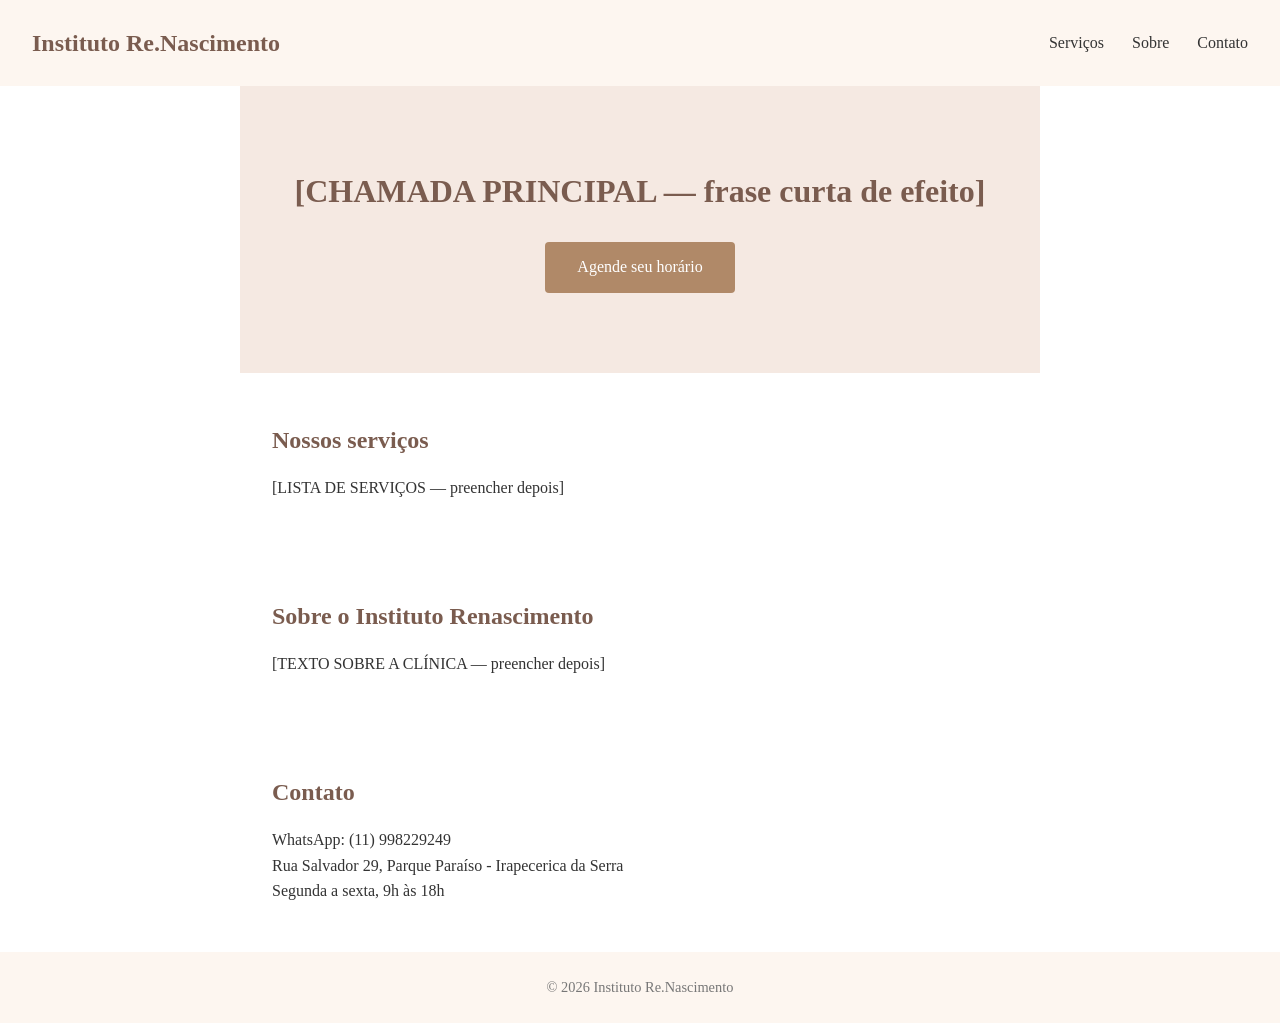
==== index.html @ 2556c56b "Add files via upload" ====
<!DOCTYPE html>
<html lang="pt-BR">
<head>
  <meta charset="UTF-8">
  <meta name="viewport" content="width=device-width, initial-scale=1.0">
  <title>Instituto Re.Nascimento</title>
  <link rel="stylesheet" href="style.css">
</head>
<body>

  <header>
    <h1>Instituto Re.Nascimento</h1>
    <nav>
      <a href="#servicos">Serviços</a>
      <a href="#sobre">Sobre</a>
      <a href="#contato">Contato</a>
    </nav>
  </header>

  <section id="hero">
    <h2>[CHAMADA PRINCIPAL — frase curta de efeito]</h2>
    <a href="#contato" class="cta">Agende seu horário</a>
  </section>

  <section id="servicos">
    <h2>Nossos serviços</h2>
    <!-- placeholder: vai virar uma lista com os serviços que ela passar -->
    <p>[LISTA DE SERVIÇOS — preencher depois]</p>
  </section>

  <section id="sobre">
    <h2>Sobre o Instituto Renascimento</h2>
    <!-- placeholder: aqui entra o texto/história que ela vai escrever -->
    <p>[TEXTO SOBRE A CLÍNICA — preencher depois]</p>
  </section>

  <section id="contato">
    <h2>Contato</h2>
    <!-- placeholder: whatsapp, endereço, horário -->
    <p>WhatsApp: (11) 998229249</p>
    <p>Rua Salvador 29, Parque Paraíso - Irapecerica da Serra</p>
    <p>Segunda a sexta, 9h às 18h</p>
  </section>

  <footer>
    <p>&copy; 2026 Instituto Re.Nascimento</p>
  </footer>

</body>
</html>
---- style.css ----
/* Reset básico */
* {
  margin: 0;
  padding: 0;
  box-sizing: border-box;
}

body {
  font-family: 'Georgia', serif;
  color: #333;
  line-height: 1.6;
}

/* Cabeçalho */
header {
  display: flex;
  justify-content: space-between;
  align-items: center;
  padding: 1.5rem 2rem;
  background-color: #fdf6f0;
}

header h1 {
  font-size: 1.5rem;
  color: #7a5c4f;
}

nav a {
  margin-left: 1.5rem;
  text-decoration: none;
  color: #333;
}

nav a:hover {
  color: #b08968;
}

/* Hero */
#hero {
  text-align: center;
  padding: 5rem 2rem;
  background-color: #f5e9e2;
}

#hero h2 {
  font-size: 2rem;
  margin-bottom: 1.5rem;
}

.cta {
  display: inline-block;
  padding: 0.8rem 2rem;
  background-color: #b08968;
  color: #fff;
  text-decoration: none;
  border-radius: 4px;
}

.cta:hover {
  background-color: #7a5c4f;
}

/* Seções gerais */
section {
  padding: 3rem 2rem;
  max-width: 800px;
  margin: 0 auto;
}

section h2 {
  margin-bottom: 1rem;
  color: #7a5c4f;
}

/* Rodapé */
footer {
  text-align: center;
  padding: 1.5rem;
  background-color: #fdf6f0;
  font-size: 0.9rem;
  color: #777;
}

/* Responsivo pra celular */
@media (max-width: 600px) {
  header {
    flex-direction: column;
    text-align: center;
  }
  nav a {
    margin: 0 0.7rem;
  }
}
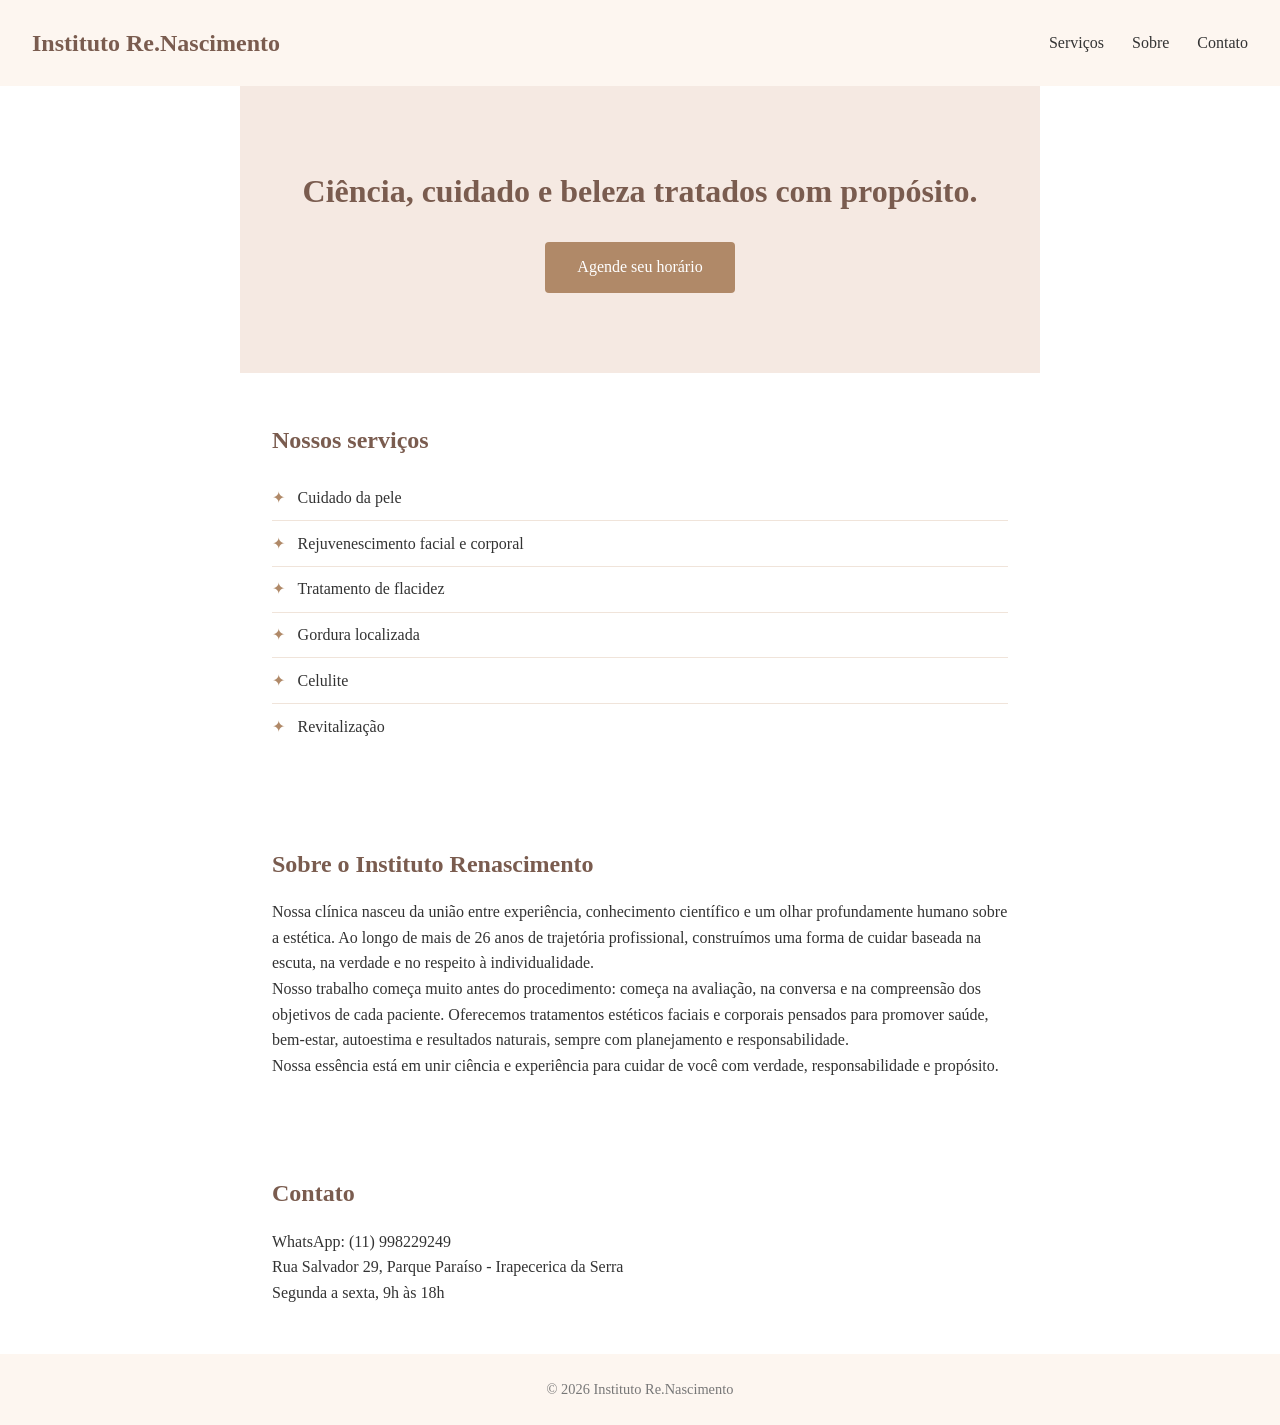
==== commit 68a2bc30: "Add files via upload" ====
--- a/index.html
+++ b/index.html
@@ -18,20 +18,29 @@
   </header>
 
   <section id="hero">
-    <h2>[CHAMADA PRINCIPAL — frase curta de efeito]</h2>
+    <h2>Ciência, cuidado e beleza tratados com propósito.</h2>
     <a href="#contato" class="cta">Agende seu horário</a>
   </section>
 
   <section id="servicos">
     <h2>Nossos serviços</h2>
     <!-- placeholder: vai virar uma lista com os serviços que ela passar -->
-    <p>[LISTA DE SERVIÇOS — preencher depois]</p>
+  <ul>
+      <li>Cuidado da pele</li>
+      <li>Rejuvenescimento facial e corporal</li>
+      <li>Tratamento de flacidez</li>
+      <li>Gordura localizada</li>
+      <li>Celulite</li>
+      <li>Revitalização</li>
+   </ul>
   </section>
 
   <section id="sobre">
     <h2>Sobre o Instituto Renascimento</h2>
     <!-- placeholder: aqui entra o texto/história que ela vai escrever -->
-    <p>[TEXTO SOBRE A CLÍNICA — preencher depois]</p>
+    <p>Nossa clínica nasceu da união entre experiência, conhecimento científico e um olhar profundamente humano sobre a estética. Ao longo de mais de 26 anos de trajetória profissional, construímos uma forma de cuidar baseada na escuta, na verdade e no respeito à individualidade.</p>
+    <p>Nosso trabalho começa muito antes do procedimento: começa na avaliação, na conversa e na compreensão dos objetivos de cada paciente. Oferecemos tratamentos estéticos faciais e corporais pensados para promover saúde, bem-estar, autoestima e resultados naturais, sempre com planejamento e responsabilidade.</p>
+    <p>Nossa essência está em unir ciência e experiência para cuidar de você com verdade, responsabilidade e propósito.</p>
   </section>
 
   <section id="contato">
--- a/style.css
+++ b/style.css
@@ -90,4 +90,26 @@
   nav a {
     margin: 0 0.7rem;
   }
+}
+/* Lista de serviços */
+#servicos ul {
+  list-style: none;
+  padding: 0;
+}
+
+#servicos ul li {
+  padding: 0.6rem 0 0.6rem 1.6rem;
+  position: relative;
+  border-bottom: 1px solid #f0e4da;
+}
+
+#servicos ul li:last-child {
+  border-bottom: none;
+}
+
+#servicos ul li::before {
+  content: "✦";
+  color: #b08968;
+  position: absolute;
+  left: 0;
 }
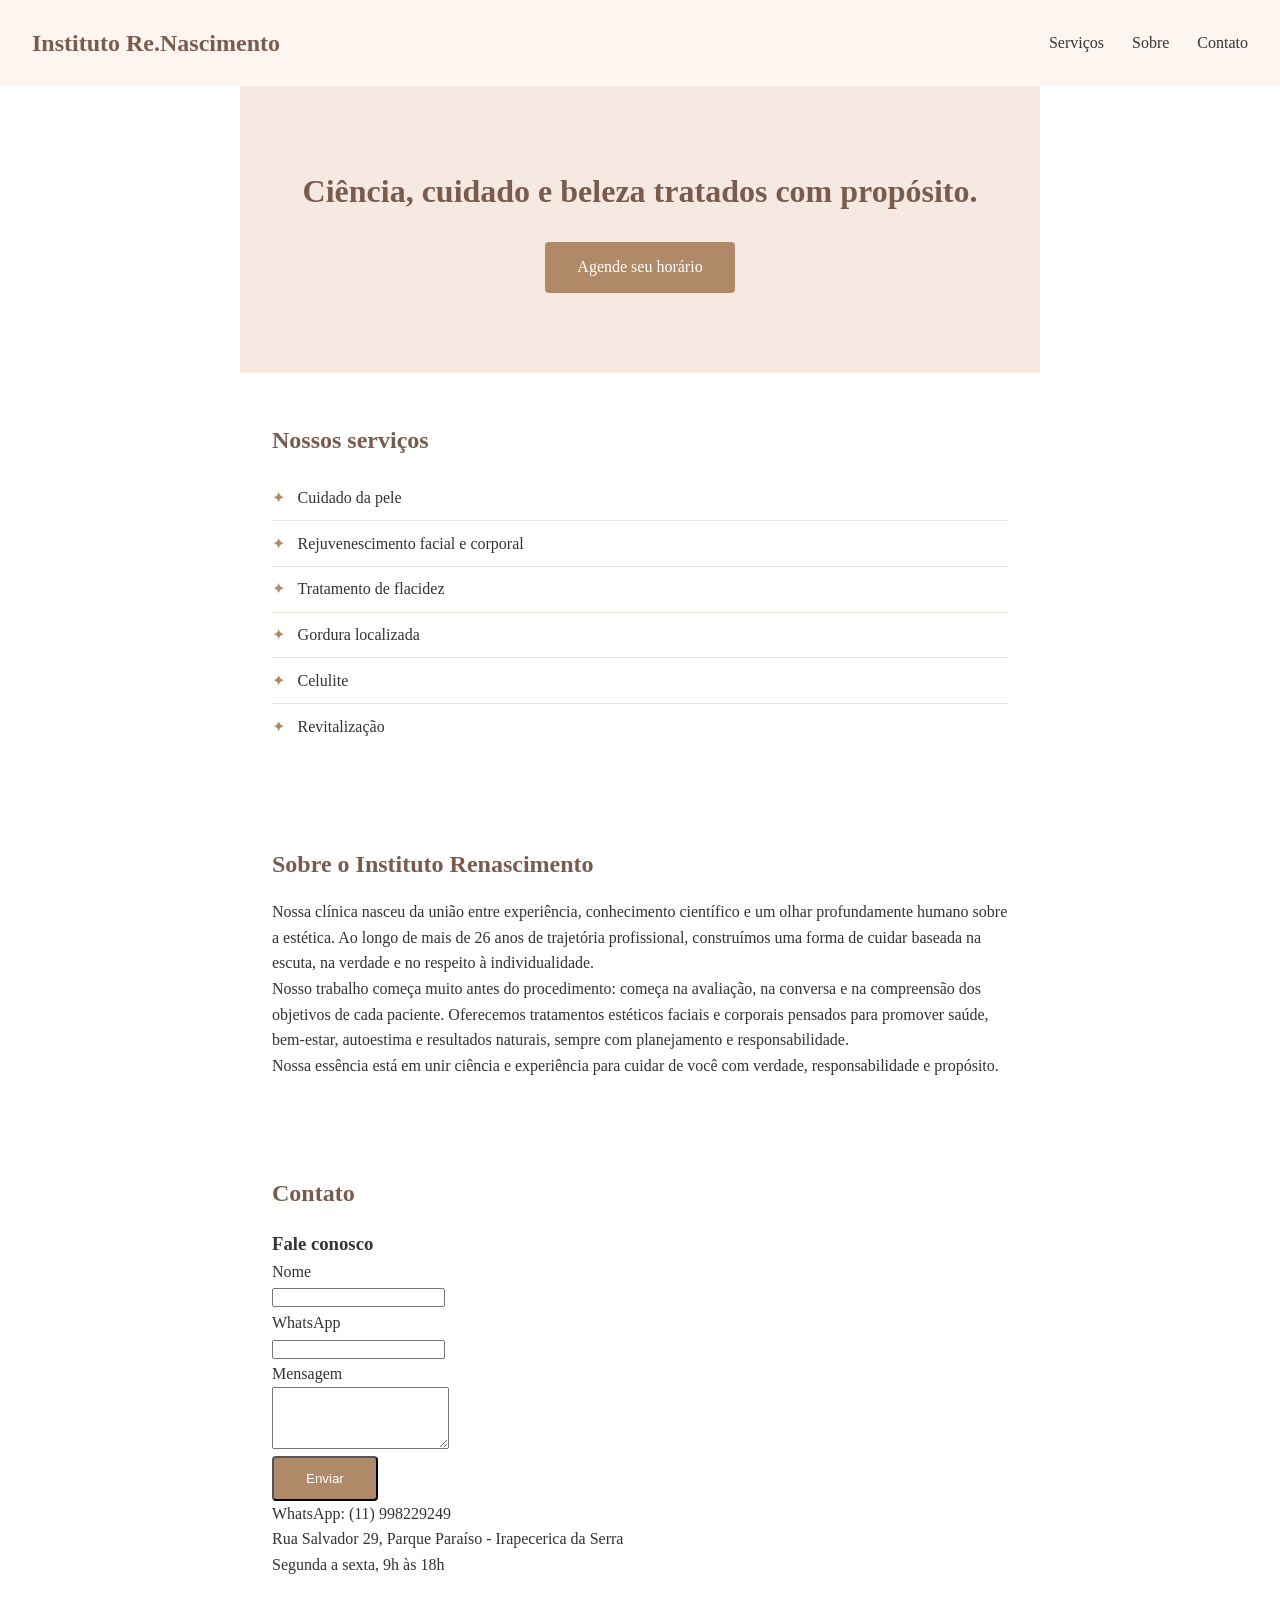
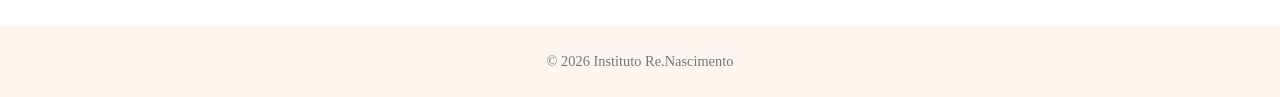
==== commit 385e7aae: "Add files via upload" ====
--- a/index.html
+++ b/index.html
@@ -26,12 +26,12 @@
     <h2>Nossos serviços</h2>
     <!-- placeholder: vai virar uma lista com os serviços que ela passar -->
   <ul>
-      <li>Cuidado da pele</li>
-      <li>Rejuvenescimento facial e corporal</li>
-      <li>Tratamento de flacidez</li>
-      <li>Gordura localizada</li>
-      <li>Celulite</li>
-      <li>Revitalização</li>
+    <li>Cuidado da pele</li>
+    <li>Rejuvenescimento facial e corporal</li>
+    <li>Tratamento de flacidez</li>
+    <li>Gordura localizada</li>
+    <li>Celulite</li>
+    <li>Revitalização</li>
    </ul>
   </section>
 
@@ -46,6 +46,25 @@
   <section id="contato">
     <h2>Contato</h2>
     <!-- placeholder: whatsapp, endereço, horário -->
+    <h3>Fale conosco</h3>
+    <form name="contato" method="POST" data-netlify="true" data-netlify-honeypot="bot-field">
+    <p class="campo-oculto">
+      <label>Não preencha este campo: <input name="bot-field"></label>
+    </p>
+    <p>
+      <label>Nome<br>
+      <input type="text" name="nome" required></label>
+    </p>
+    <p>
+      <label>WhatsApp<br>
+      <input type="tel" name="whatsapp" required></label>
+  </p>
+  <p>
+    <label>Mensagem<br>
+    <textarea name="mensagem" rows="4"></textarea></label>
+  </p>
+  <button type="submit" class="cta">Enviar</button>
+  </form>     
     <p>WhatsApp: (11) 998229249</p>
     <p>Rua Salvador 29, Parque Paraíso - Irapecerica da Serra</p>
     <p>Segunda a sexta, 9h às 18h</p>
--- a/style.css
+++ b/style.css
@@ -112,4 +112,8 @@
   color: #b08968;
   position: absolute;
   left: 0;
+}
+.campo-oculto {
+  position: absolute;
+  left: -9999px;
 }
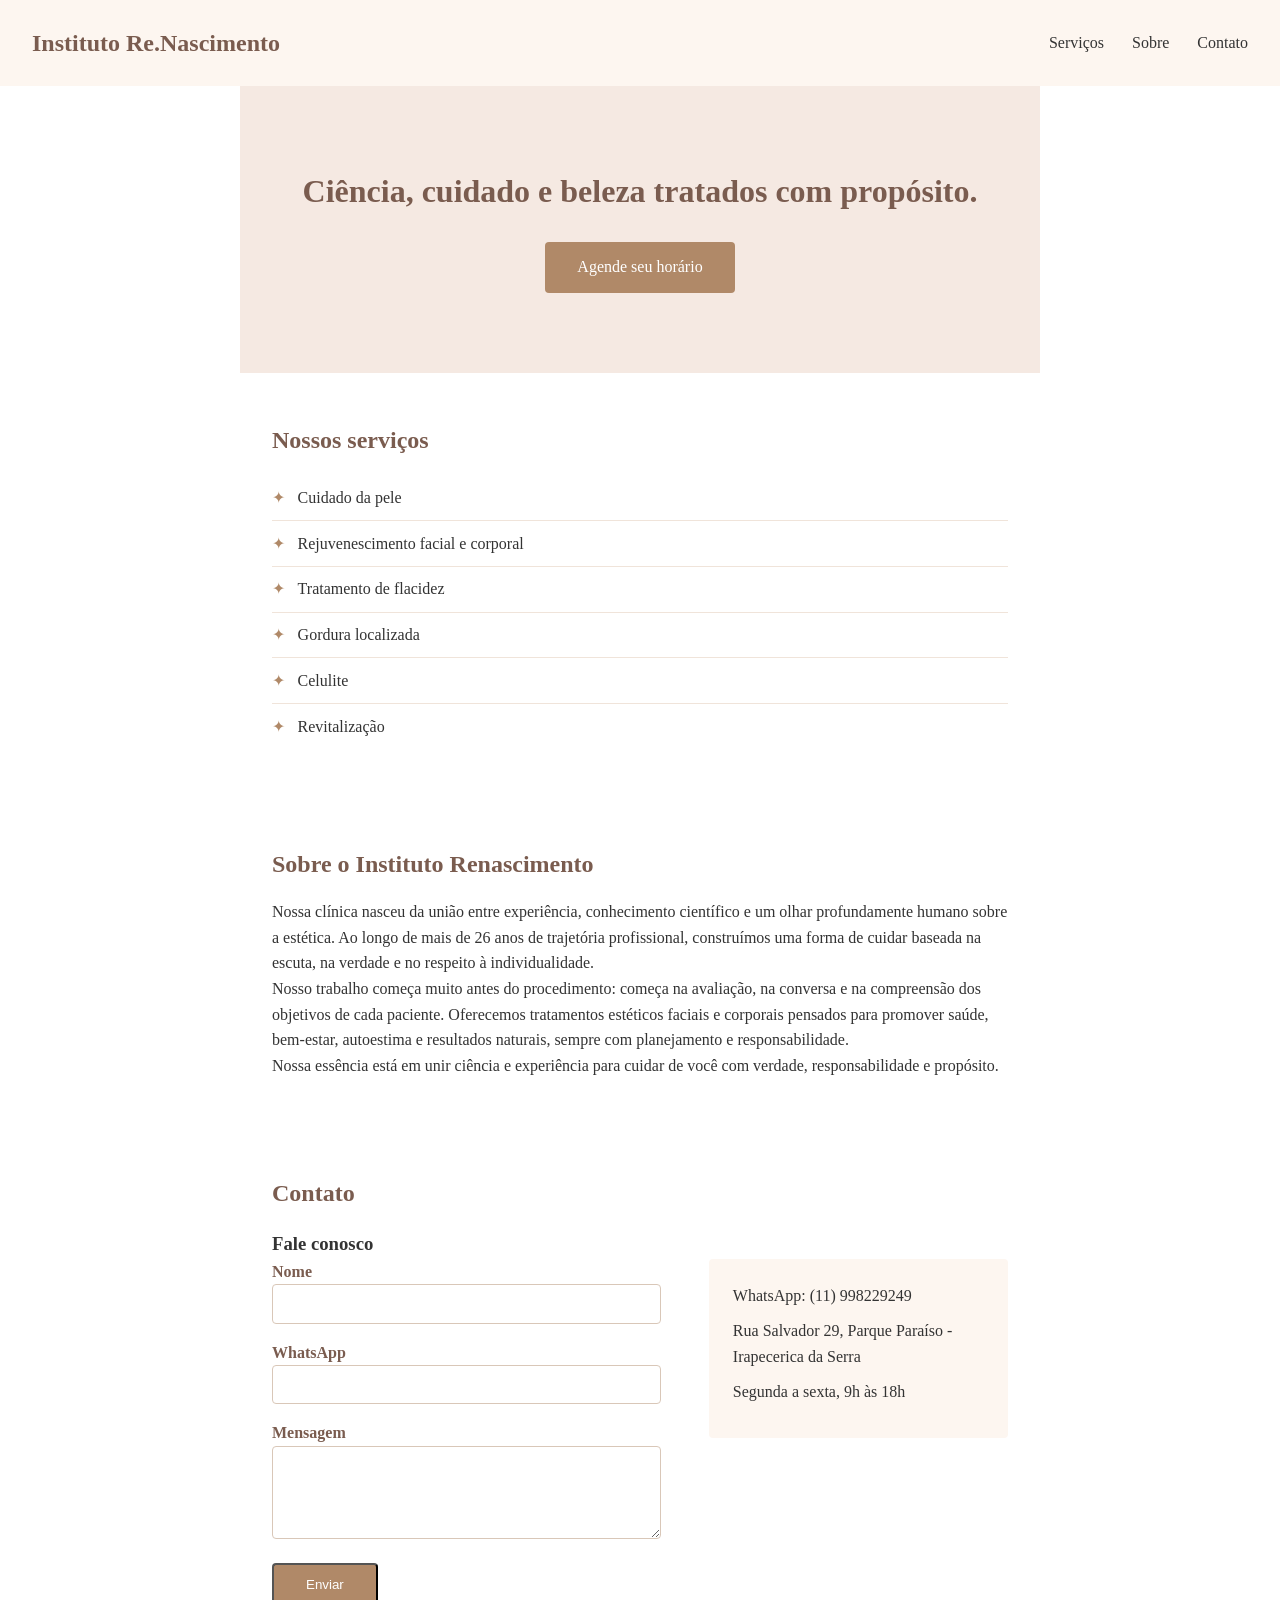
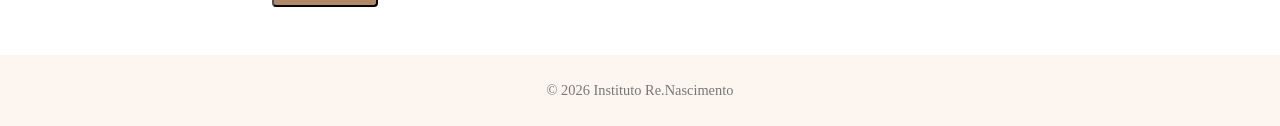
==== commit 34a8cdcb: "corrige layout da secao de contato" ====
--- a/index.html
+++ b/index.html
@@ -45,29 +45,34 @@
 
   <section id="contato">
     <h2>Contato</h2>
-    <!-- placeholder: whatsapp, endereço, horário -->
     <h3>Fale conosco</h3>
-    <form name="contato" method="POST" data-netlify="true" data-netlify-honeypot="bot-field">
-    <p class="campo-oculto">
-      <label>Não preencha este campo: <input name="bot-field"></label>
-    </p>
-    <p>
-      <label>Nome<br>
-      <input type="text" name="nome" required></label>
-    </p>
-    <p>
-      <label>WhatsApp<br>
-      <input type="tel" name="whatsapp" required></label>
-  </p>
-  <p>
-    <label>Mensagem<br>
-    <textarea name="mensagem" rows="4"></textarea></label>
-  </p>
-  <button type="submit" class="cta">Enviar</button>
-  </form>     
-    <p>WhatsApp: (11) 998229249</p>
-    <p>Rua Salvador 29, Parque Paraíso - Irapecerica da Serra</p>
-    <p>Segunda a sexta, 9h às 18h</p>
+
+    <div class="contato-grid">
+      <form name="contato" method="POST" data-netlify="true" data-netlify-honeypot="bot-field">
+        <p class="campo-oculto">
+          <label>Não preencha este campo: <input name="bot-field"></label>
+        </p>
+        <p>
+          <label>Nome<br>
+          <input type="text" name="nome" required></label>
+        </p>
+        <p>
+          <label>WhatsApp<br>
+          <input type="tel" name="whatsapp" required></label>
+        </p>
+        <p>
+          <label>Mensagem<br>
+          <textarea name="mensagem" rows="4"></textarea></label>
+        </p>
+        <button type="submit" class="cta">Enviar</button>
+      </form>
+
+      <div class="info-contato">
+        <p>WhatsApp: (11) 998229249</p>
+        <p>Rua Salvador 29, Parque Paraíso - Irapecerica da Serra</p>
+        <p>Segunda a sexta, 9h às 18h</p>
+      </div>
+    </div>
   </section>
 
   <footer>
--- a/style.css
+++ b/style.css
@@ -91,6 +91,7 @@
     margin: 0 0.7rem;
   }
 }
+
 /* Lista de serviços */
 #servicos ul {
   list-style: none;
@@ -113,7 +114,60 @@
   position: absolute;
   left: 0;
 }
+
 .campo-oculto {
   position: absolute;
   left: -9999px;
+}
+
+/* Formulário de contato */
+.contato-grid {
+  display: grid;
+  grid-template-columns: 1.3fr 1fr;
+  gap: 3rem;
+  align-items: start;
+}
+
+#contato form p {
+  margin-bottom: 1rem;
+}
+
+#contato label {
+  display: block;
+  margin-bottom: 0.3rem;
+  color: #7a5c4f;
+  font-weight: bold;
+}
+
+#contato input,
+#contato textarea {
+  width: 100%;
+  padding: 0.6rem;
+  border: 1px solid #d9c7b8;
+  border-radius: 4px;
+  font-family: inherit;
+  font-size: 1rem;
+  color: #333;
+}
+
+#contato input:focus,
+#contato textarea:focus {
+  outline: none;
+  border-color: #b08968;
+}
+
+.info-contato {
+  background-color: #fdf6f0;
+  padding: 1.5rem;
+  border-radius: 4px;
+}
+
+.info-contato p {
+  margin-bottom: 0.6rem;
+}
+
+@media (max-width: 700px) {
+  .contato-grid {
+    grid-template-columns: 1fr;
+  }
 }
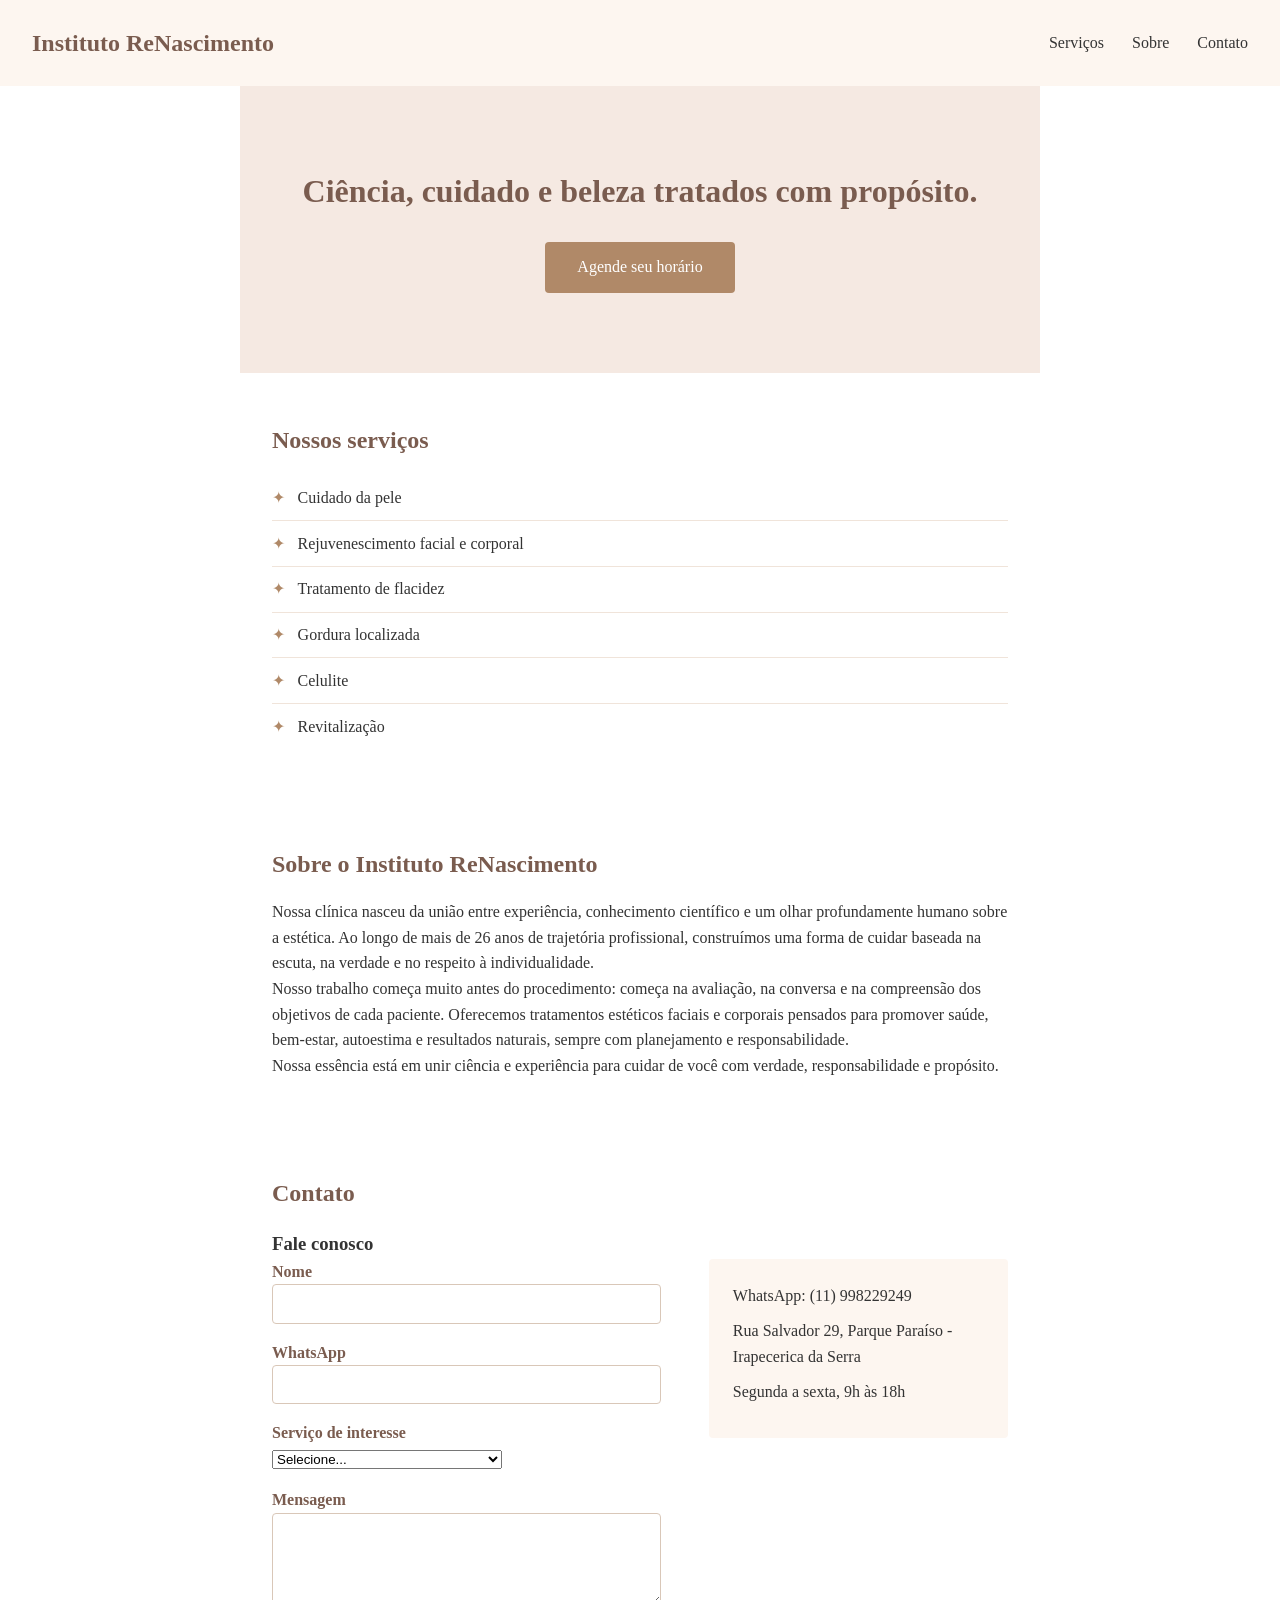
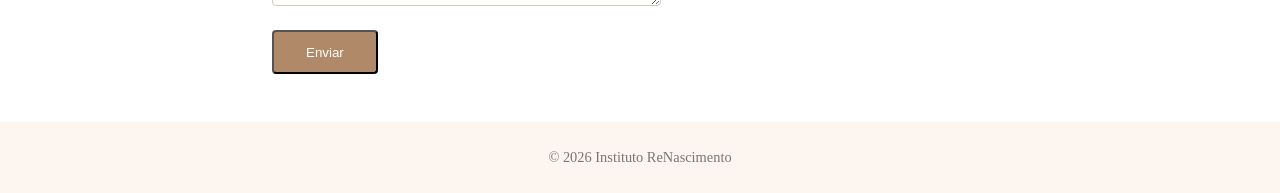
==== commit f7e42514: "Adiciona formulário de contato e página de obrigado" ====
--- a/index.html
+++ b/index.html
@@ -3,13 +3,13 @@
 <head>
   <meta charset="UTF-8">
   <meta name="viewport" content="width=device-width, initial-scale=1.0">
-  <title>Instituto Re.Nascimento</title>
+  <title>Instituto ReNascimento</title>
   <link rel="stylesheet" href="style.css">
 </head>
 <body>
 
   <header>
-    <h1>Instituto Re.Nascimento</h1>
+    <h1>Instituto ReNascimento</h1>
     <nav>
       <a href="#servicos">Serviços</a>
       <a href="#sobre">Sobre</a>
@@ -24,20 +24,18 @@
 
   <section id="servicos">
     <h2>Nossos serviços</h2>
-    <!-- placeholder: vai virar uma lista com os serviços que ela passar -->
-  <ul>
-    <li>Cuidado da pele</li>
-    <li>Rejuvenescimento facial e corporal</li>
-    <li>Tratamento de flacidez</li>
-    <li>Gordura localizada</li>
-    <li>Celulite</li>
-    <li>Revitalização</li>
-   </ul>
+    <ul>
+      <li>Cuidado da pele</li>
+      <li>Rejuvenescimento facial e corporal</li>
+      <li>Tratamento de flacidez</li>
+      <li>Gordura localizada</li>
+      <li>Celulite</li>
+      <li>Revitalização</li>
+    </ul>
   </section>
 
   <section id="sobre">
-    <h2>Sobre o Instituto Renascimento</h2>
-    <!-- placeholder: aqui entra o texto/história que ela vai escrever -->
+    <h2>Sobre o Instituto ReNascimento</h2>
     <p>Nossa clínica nasceu da união entre experiência, conhecimento científico e um olhar profundamente humano sobre a estética. Ao longo de mais de 26 anos de trajetória profissional, construímos uma forma de cuidar baseada na escuta, na verdade e no respeito à individualidade.</p>
     <p>Nosso trabalho começa muito antes do procedimento: começa na avaliação, na conversa e na compreensão dos objetivos de cada paciente. Oferecemos tratamentos estéticos faciais e corporais pensados para promover saúde, bem-estar, autoestima e resultados naturais, sempre com planejamento e responsabilidade.</p>
     <p>Nossa essência está em unir ciência e experiência para cuidar de você com verdade, responsabilidade e propósito.</p>
@@ -48,10 +46,13 @@
     <h3>Fale conosco</h3>
 
     <div class="contato-grid">
-      <form name="contato" method="POST" data-netlify="true" data-netlify-honeypot="bot-field">
-        <p class="campo-oculto">
+      <form name="contato" method="POST" data-netlify="true" netlify-honeypot="bot-field" action="/obrigado.html">
+        <input type="hidden" name="form-name" value="contato">
+
+        <p hidden>
           <label>Não preencha este campo: <input name="bot-field"></label>
         </p>
+
         <p>
           <label>Nome<br>
           <input type="text" name="nome" required></label>
@@ -59,6 +60,18 @@
         <p>
           <label>WhatsApp<br>
           <input type="tel" name="whatsapp" required></label>
+        </p>
+        <p>
+          <label>Serviço de interesse<br>
+          <select name="servico" required>
+            <option value="">Selecione...</option>
+            <option value="Cuidado da pele">Cuidado da pele</option>
+            <option value="Rejuvenescimento facial e corporal">Rejuvenescimento facial e corporal</option>
+            <option value="Tratamento de flacidez">Tratamento de flacidez</option>
+            <option value="Gordura localizada">Gordura localizada</option>
+            <option value="Celulite">Celulite</option>
+            <option value="Revitalização">Revitalização</option>
+          </select></label>
         </p>
         <p>
           <label>Mensagem<br>
@@ -76,7 +89,7 @@
   </section>
 
   <footer>
-    <p>&copy; 2026 Instituto Re.Nascimento</p>
+    <p>&copy; 2026 Instituto ReNascimento</p>
   </footer>
 
 </body>
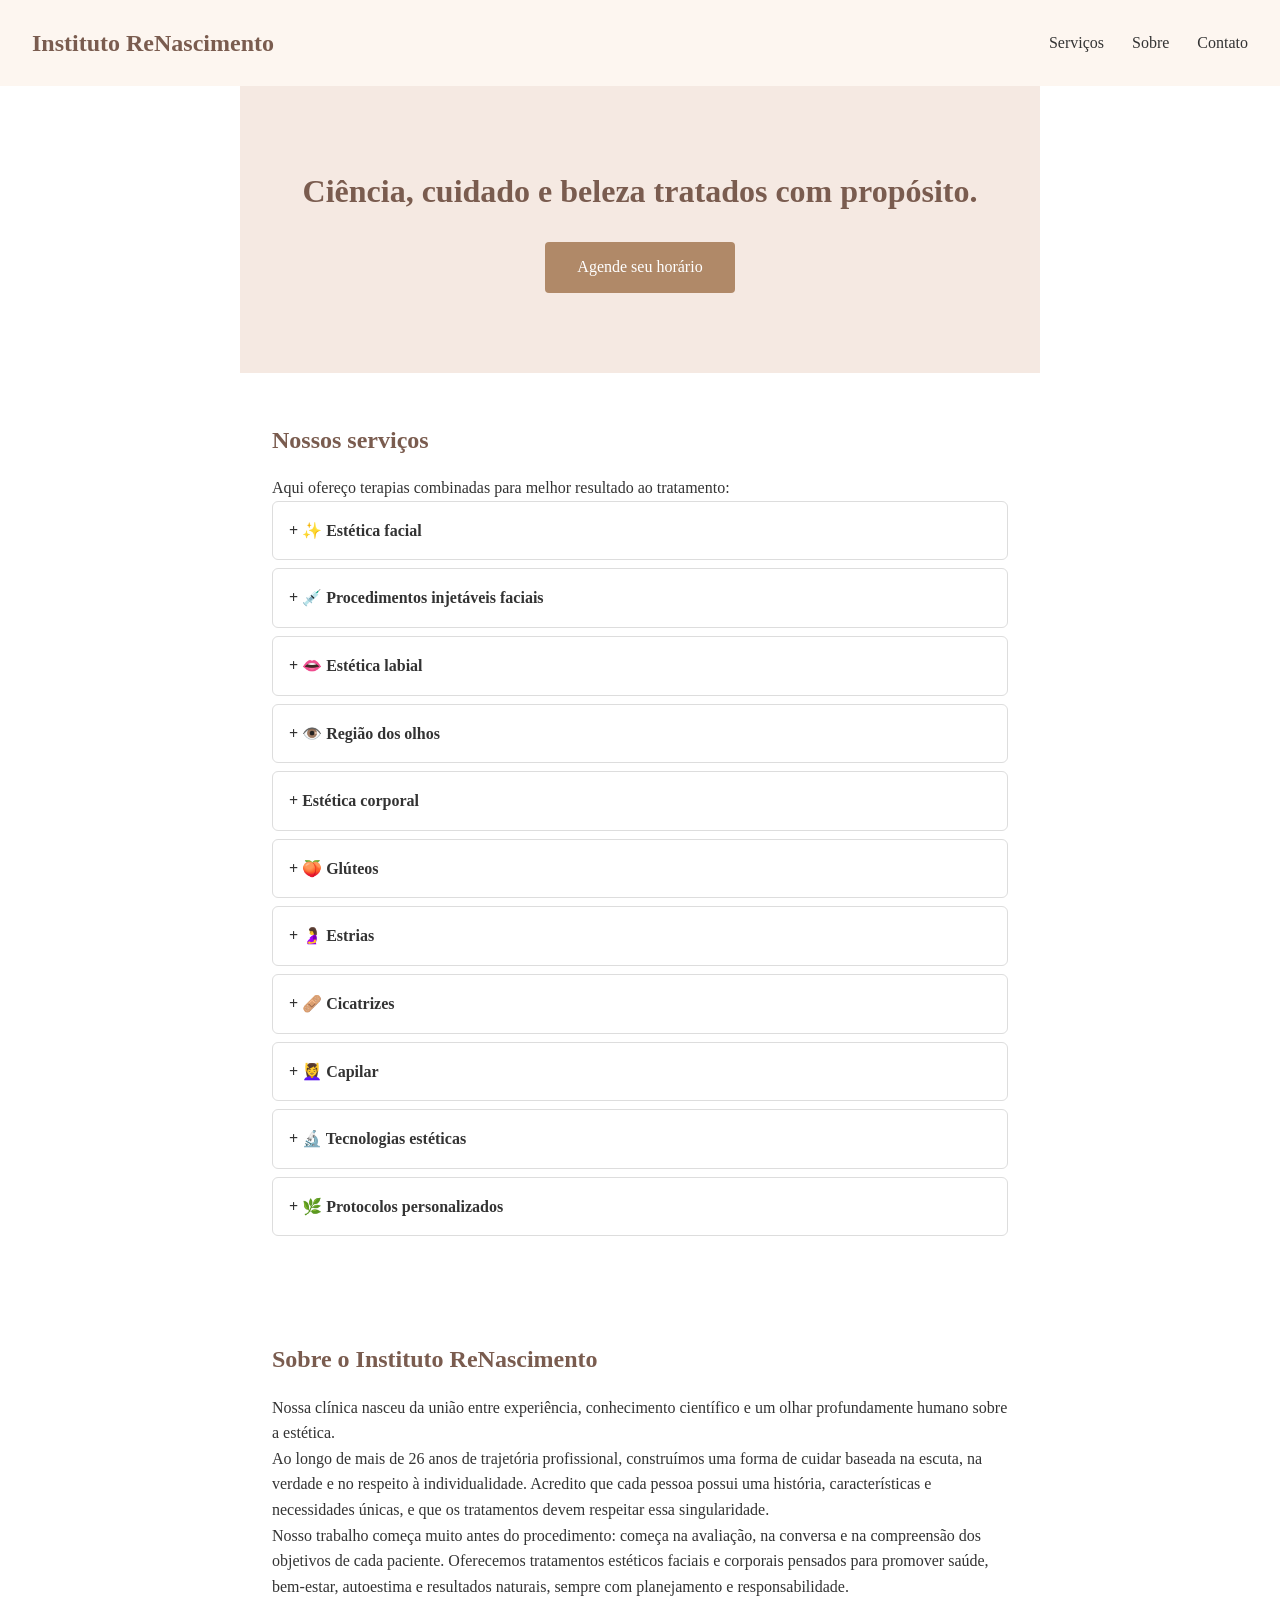
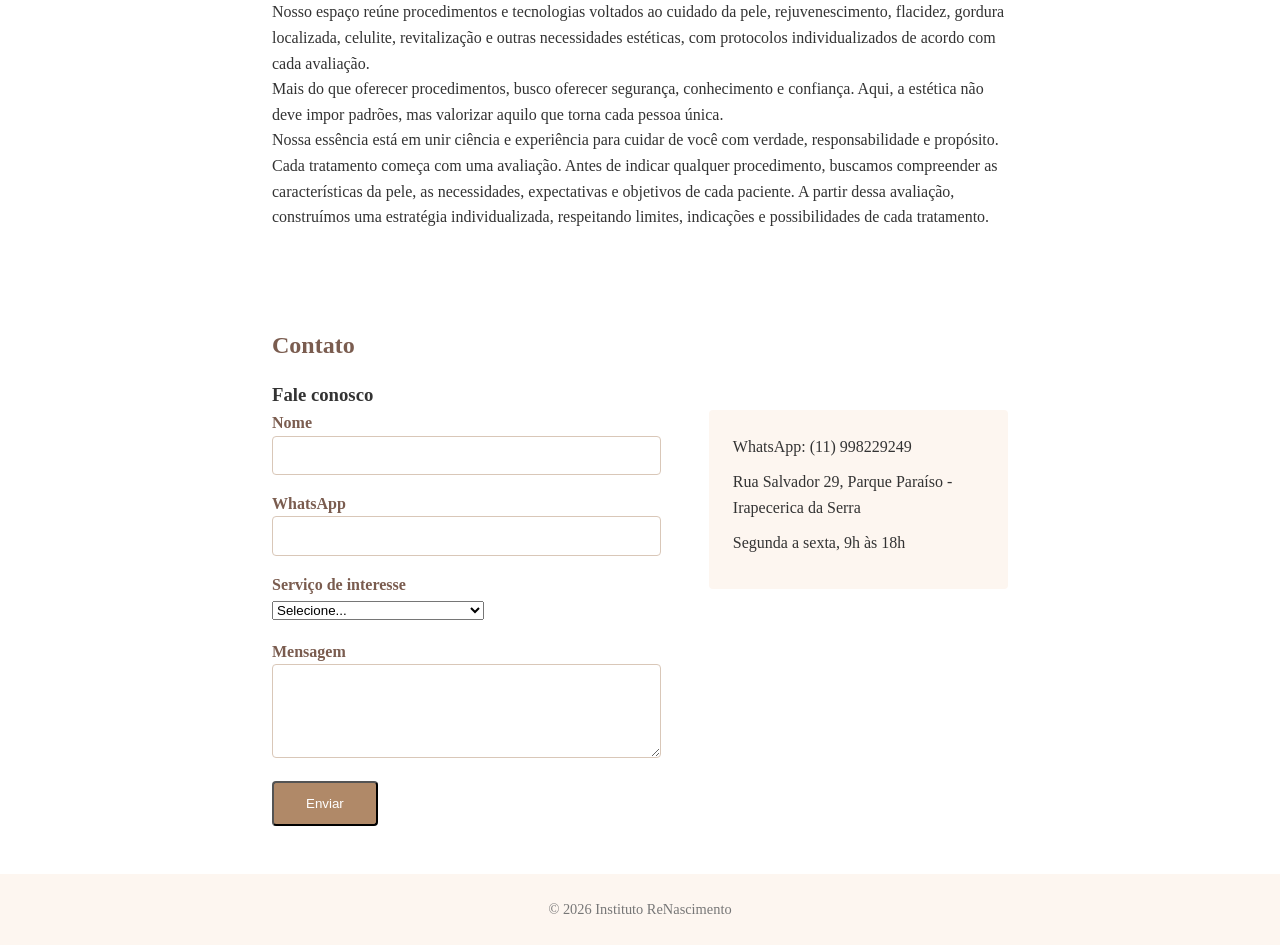
==== commit 5aa0eb6b: "Adiciona história completa, lista de serviços em accordion e novo select do formulário" ====
--- a/index.html
+++ b/index.html
@@ -22,25 +22,191 @@
     <a href="#contato" class="cta">Agende seu horário</a>
   </section>
 
-  <section id="servicos">
-    <h2>Nossos serviços</h2>
-    <ul>
-      <li>Cuidado da pele</li>
-      <li>Rejuvenescimento facial e corporal</li>
-      <li>Tratamento de flacidez</li>
-      <li>Gordura localizada</li>
-      <li>Celulite</li>
-      <li>Revitalização</li>
-    </ul>
-  </section>
-
-  <section id="sobre">
-    <h2>Sobre o Instituto ReNascimento</h2>
-    <p>Nossa clínica nasceu da união entre experiência, conhecimento científico e um olhar profundamente humano sobre a estética. Ao longo de mais de 26 anos de trajetória profissional, construímos uma forma de cuidar baseada na escuta, na verdade e no respeito à individualidade.</p>
-    <p>Nosso trabalho começa muito antes do procedimento: começa na avaliação, na conversa e na compreensão dos objetivos de cada paciente. Oferecemos tratamentos estéticos faciais e corporais pensados para promover saúde, bem-estar, autoestima e resultados naturais, sempre com planejamento e responsabilidade.</p>
-    <p>Nossa essência está em unir ciência e experiência para cuidar de você com verdade, responsabilidade e propósito.</p>
-  </section>
-
+<section id="servicos">
+  <h2>Nossos serviços</h2>
+  <p>Aqui ofereço terapias combinadas para melhor resultado ao tratamento:</p>
+
+  <div class="accordion">
+    <details class="accordion-item">
+      <summary>✨ Estética facial</summary>
+      <ul>
+        <li>Limpeza de pele profunda</li>
+        <li>Peeling químico</li>
+        <li>Peeling enzimático</li>
+        <li>Peeling de ácido salicílico</li>
+        <li>Peeling de ácido mandélico</li>
+        <li>Peeling de ácido glicólico</li>
+        <li>Peeling de ácido azelaico</li>
+        <li>Microagulhamento</li>
+        <li>Skinbooster</li>
+        <li>Revitalização facial</li>
+        <li>Hidratação facial profunda</li>
+        <li>Radiofrequência facial</li>
+        <li>Ultrassom facial</li>
+        <li>Microcorrentes</li>
+        <li>Ultrassom Microfocado</li>
+        <li>HiPro</li>
+        <li>CO2 fracionado</li>
+        <li>Fios lisos</li>
+      </ul>
+    </details>
+
+    <details class="accordion-item">
+      <summary>💉 Procedimentos injetáveis faciais</summary>
+      <ul>
+        <li>Toxina botulínica</li>
+        <li>Embelezamento facial com ácido hialurônico</li>
+        <li>Preenchimento labial</li>
+        <li>Preenchimento de olheiras</li>
+        <li>Preenchimento de malar</li>
+        <li>Preenchimento de mandíbula</li>
+        <li>Preenchimento de mento</li>
+        <li>Preenchimento de sulco nasogeniano</li>
+        <li>Skinbooster injetável</li>
+        <li>Bioestimuladores de colágeno</li>
+        <li>Intradermoterapia facial</li>
+        <li>Protocolos de revitalização injetável</li>
+      </ul>
+    </details>
+
+    <details class="accordion-item">
+      <summary>👄 Estética labial</summary>
+      <ul>
+        <li>Hidratação labial</li>
+        <li>Revitalização dos lábios</li>
+        <li>Tratamento de linhas periorais</li>
+        <li>Protocolos para definição do contorno labial</li>
+      </ul>
+    </details>
+
+    <details class="accordion-item">
+      <summary>👁️ Região dos olhos</summary>
+      <ul>
+        <li>Tratamento de olheiras</li>
+        <li>Revitalização periocular</li>
+        <li>Microagulhamento periocular</li>
+        <li>Radiofrequência periocular</li>
+        <li>Protocolos para linhas finas</li>
+        <li>Fios de lisos</li>
+      </ul>
+    </details>
+
+    <details class="accordion-item">
+      <summary>Estética corporal</summary>
+      <ul>
+        <li>Massagem modeladora</li>
+        <li>Drenagem linfática manual</li>
+        <li>Ultrassom</li>
+        <li>Radiofrequência corporal</li>
+        <li>Criolipólise</li>
+        <li>Criodinâmica</li>
+        <li>Eletroestimulação</li>
+        <li>Corrente russa</li>
+        <li>Corrente Aussie</li>
+        <li>Lipocavitação</li>
+        <li>Intradermoterapia corporal</li>
+        <li>Protocolos para gordura localizada</li>
+        <li>Protocolos para celulite</li>
+        <li>Protocolos para flacidez</li>
+        <li>Protocolos para retenção de líquidos</li>
+        <li>Bioestimulador de colágeno</li>
+        <li>HiPró</li>
+        <li>CO2 Fracionado</li>
+        <li>Depilação a laser</li>
+      </ul>
+    </details>
+
+    <details class="accordion-item">
+      <summary>🍑 Glúteos</summary>
+      <ul>
+        <li>Protocolos para celulite</li>
+        <li>Protocolos para flacidez</li>
+        <li>Radiofrequência</li>
+        <li>Bioestimulador de colágeno</li>
+        <li>Eletroestimulação</li>
+        <li>Drenagem</li>
+        <li>Massagem modeladora</li>
+        <li>Protocolos para melhora do contorno corporal</li>
+        <li>Tratamentos injetáveis</li>
+      </ul>
+    </details>
+
+    <details class="accordion-item">
+      <summary>🤰 Estrias</summary>
+      <ul>
+        <li>Microagulhamento</li>
+        <li>Peelings</li>
+        <li>Radiofrequência</li>
+        <li>Protocolos combinados para estrias recentes e antigas</li>
+        <li>CO2</li>
+      </ul>
+    </details>
+
+    <details class="accordion-item">
+      <summary>🩹 Cicatrizes</summary>
+      <ul>
+        <li>Microagulhamento</li>
+        <li>Radiofrequência</li>
+        <li>Peelings</li>
+        <li>Bioestimulação</li>
+        <li>Protocolos para cicatrizes de acne</li>
+        <li>Protocolos para cicatrizes corporais</li>
+      </ul>
+    </details>
+
+    <details class="accordion-item">
+      <summary>💆‍♀️ Capilar</summary>
+      <ul>
+        <li>Microagulhamento capilar</li>
+        <li>Intradermoterapia capilar</li>
+        <li>Fotobiomodulação/LED</li>
+        <li>Protocolos para fortalecimento dos fios</li>
+        <li>Protocolos para queda capilar</li>
+        <li>Revitalização do couro cabeludo</li>
+      </ul>
+    </details>
+
+    <details class="accordion-item">
+      <summary>🔬 Tecnologias estéticas</summary>
+      <ul>
+        <li>Criolipólise</li>
+        <li>Criodinâmica</li>
+        <li>Radiofrequência</li>
+        <li>Ultrassom</li>
+        <li>Ultrassom microfocado</li>
+        <li>Endermoterapia</li>
+        <li>Microcorrentes</li>
+        <li>Eletroestimulação</li>
+      </ul>
+    </details>
+
+    <details class="accordion-item">
+      <summary>🌿 Protocolos personalizados</summary>
+      <ul>
+        <li>Programa de rejuvenescimento facial</li>
+        <li>Programa de revitalização facial</li>
+        <li>Programa de emagrecimento estético</li>
+        <li>Programa para gordura localizada</li>
+        <li>Programa anticelulite</li>
+        <li>Programa para flacidez corporal</li>
+        <li>Programa para estrias</li>
+        <li>Programa pré e pós-operatorio</li>
+        <li>Protocolos personalizados para cada necessidade</li>
+      </ul>
+    </details>
+  </div>
+</section>
+
+ <section id="sobre">
+  <h2>Sobre o Instituto ReNascimento</h2>
+  <p>Nossa clínica nasceu da união entre experiência, conhecimento científico e um olhar profundamente humano sobre a estética.</p>
+  <p>Ao longo de mais de 26 anos de trajetória profissional, construímos uma forma de cuidar baseada na escuta, na verdade e no respeito à individualidade. Acredito que cada pessoa possui uma história, características e necessidades únicas, e que os tratamentos devem respeitar essa singularidade.</p>
+  <p>Nosso trabalho começa muito antes do procedimento: começa na avaliação, na conversa e na compreensão dos objetivos de cada paciente. Oferecemos tratamentos estéticos faciais e corporais pensados para promover saúde, bem-estar, autoestima e resultados naturais, sempre com planejamento e responsabilidade.</p>
+  <p>Nosso espaço reúne procedimentos e tecnologias voltados ao cuidado da pele, rejuvenescimento, flacidez, gordura localizada, celulite, revitalização e outras necessidades estéticas, com protocolos individualizados de acordo com cada avaliação.</p>
+  <p>Mais do que oferecer procedimentos, busco oferecer segurança, conhecimento e confiança. Aqui, a estética não deve impor padrões, mas valorizar aquilo que torna cada pessoa única.</p>
+  <p>Nossa essência está em unir ciência e experiência para cuidar de você com verdade, responsabilidade e propósito.</p>
+  <p>Cada tratamento começa com uma avaliação. Antes de indicar qualquer procedimento, buscamos compreender as características da pele, as necessidades, expectativas e objetivos de cada paciente. A partir dessa avaliação, construímos uma estratégia individualizada, respeitando limites, indicações e possibilidades de cada tratamento.</p>
+</section>
   <section id="contato">
     <h2>Contato</h2>
     <h3>Fale conosco</h3>
@@ -62,16 +228,23 @@
           <input type="tel" name="whatsapp" required></label>
         </p>
         <p>
-          <label>Serviço de interesse<br>
+        <label>Serviço de interesse<br>
           <select name="servico" required>
             <option value="">Selecione...</option>
-            <option value="Cuidado da pele">Cuidado da pele</option>
-            <option value="Rejuvenescimento facial e corporal">Rejuvenescimento facial e corporal</option>
-            <option value="Tratamento de flacidez">Tratamento de flacidez</option>
-            <option value="Gordura localizada">Gordura localizada</option>
-            <option value="Celulite">Celulite</option>
-            <option value="Revitalização">Revitalização</option>
-          </select></label>
+            <option value="Estética facial">Estética facial</option>
+            <option value="Procedimentos injetáveis faciais">Procedimentos injetáveis faciais</option>
+            <option value="Estética labial">Estética labial</option>
+            <option value="Região dos olhos">Região dos olhos</option>
+            <option value="Estética corporal">Estética corporal</option>
+            <option value="Glúteos">Glúteos</option>
+            <option value="Estrias">Estrias</option>
+            <option value="Cicatrizes">Cicatrizes</option>
+            <option value="Capilar">Capilar</option>
+            <option value="Tecnologias estéticas">Tecnologias estéticas</option>
+            <option value="Protocolos personalizados">Protocolos personalizados</option>
+            <option value="Não sei ainda / quero avaliação">Não sei ainda / quero avaliação</option>
+          </select>
+        </label>
         </p>
         <p>
           <label>Mensagem<br>
--- a/style.css
+++ b/style.css
@@ -170,4 +170,34 @@
   .contato-grid {
     grid-template-columns: 1fr;
   }
+}
+.accordion-item {
+  border: 1px solid #ddd;
+  border-radius: 6px;
+  margin-bottom: 8px;
+  padding: 0.5rem 1rem;
+}
+
+.accordion-item summary {
+  cursor: pointer;
+  font-weight: bold;
+  padding: 0.5rem 0;
+  list-style: none;
+}
+
+.accordion-item summary::-webkit-details-marker {
+  display: none;
+}
+
+.accordion-item summary::before {
+  content: "+ ";
+}
+
+.accordion-item[open] summary::before {
+  content: "− ";
+}
+
+.accordion-item ul {
+  margin: 0.5rem 0 0.5rem 1rem;
+  padding-left: 1rem;
 }
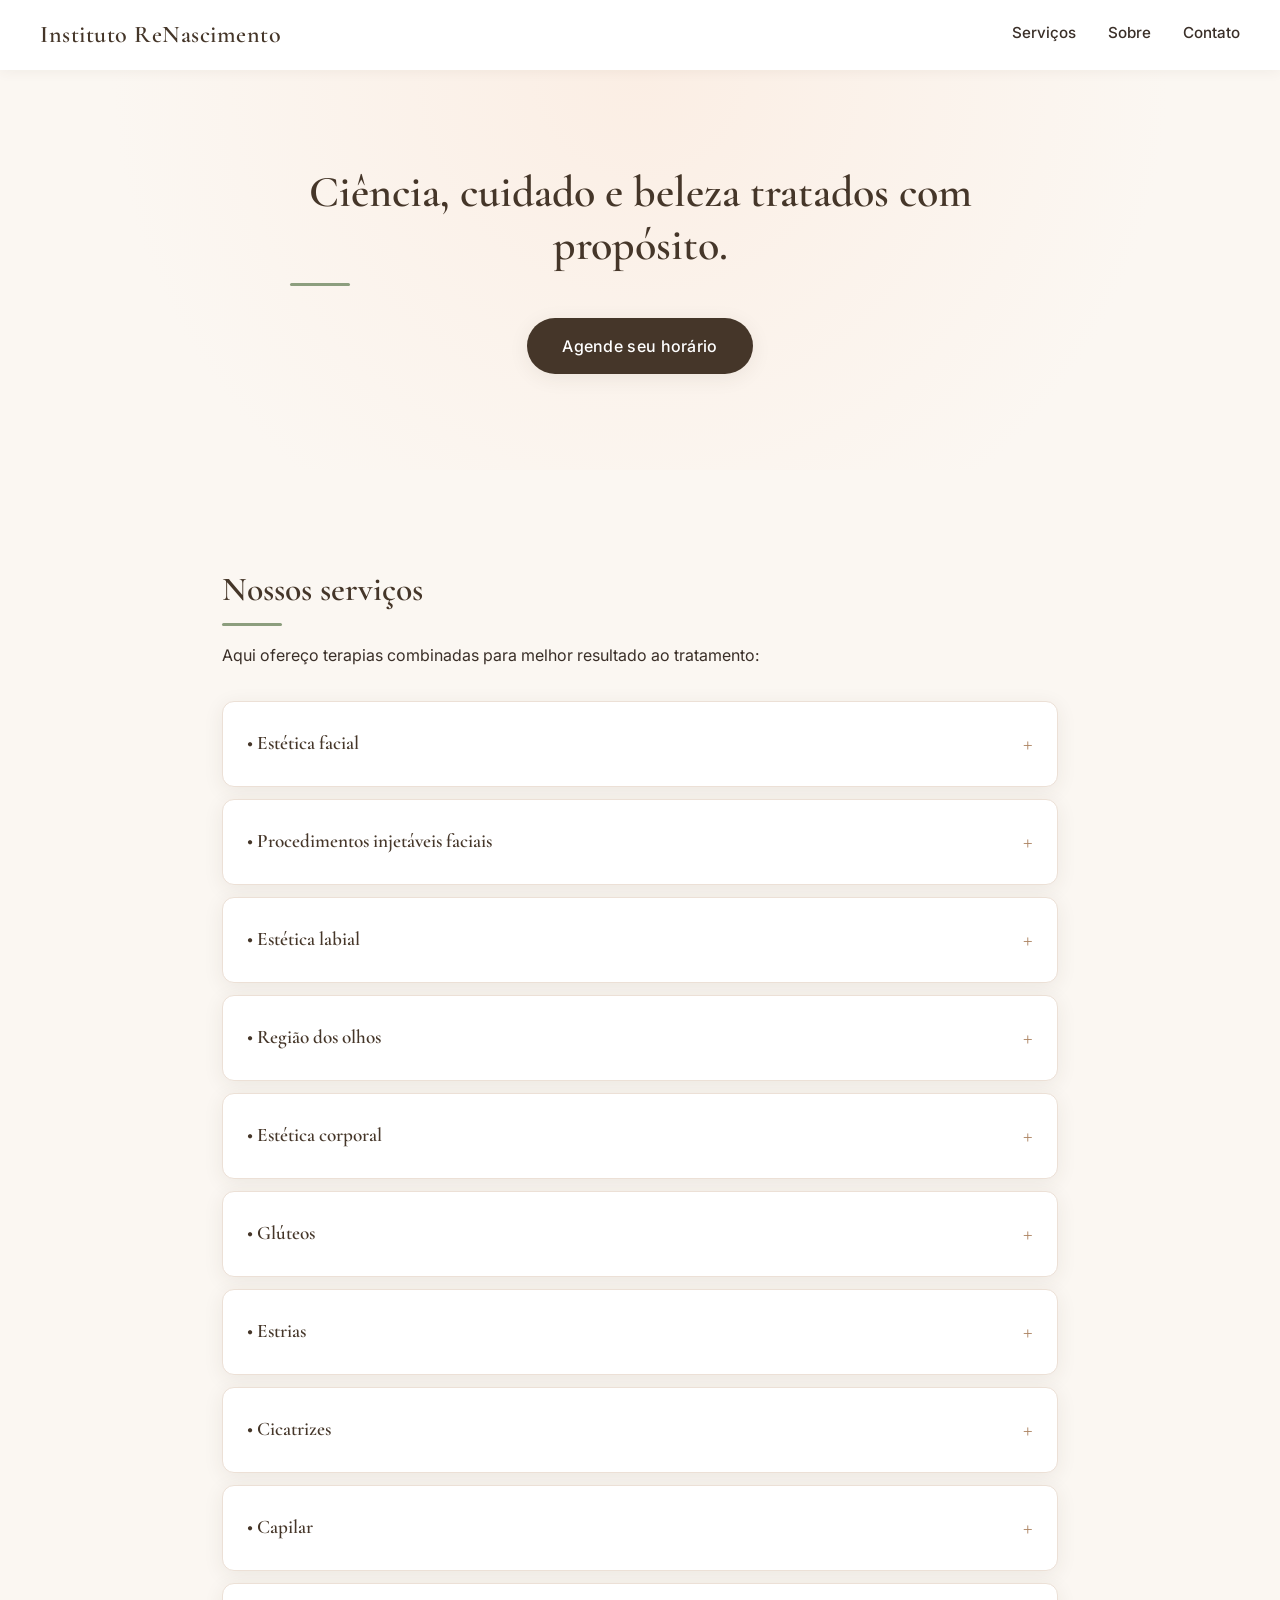
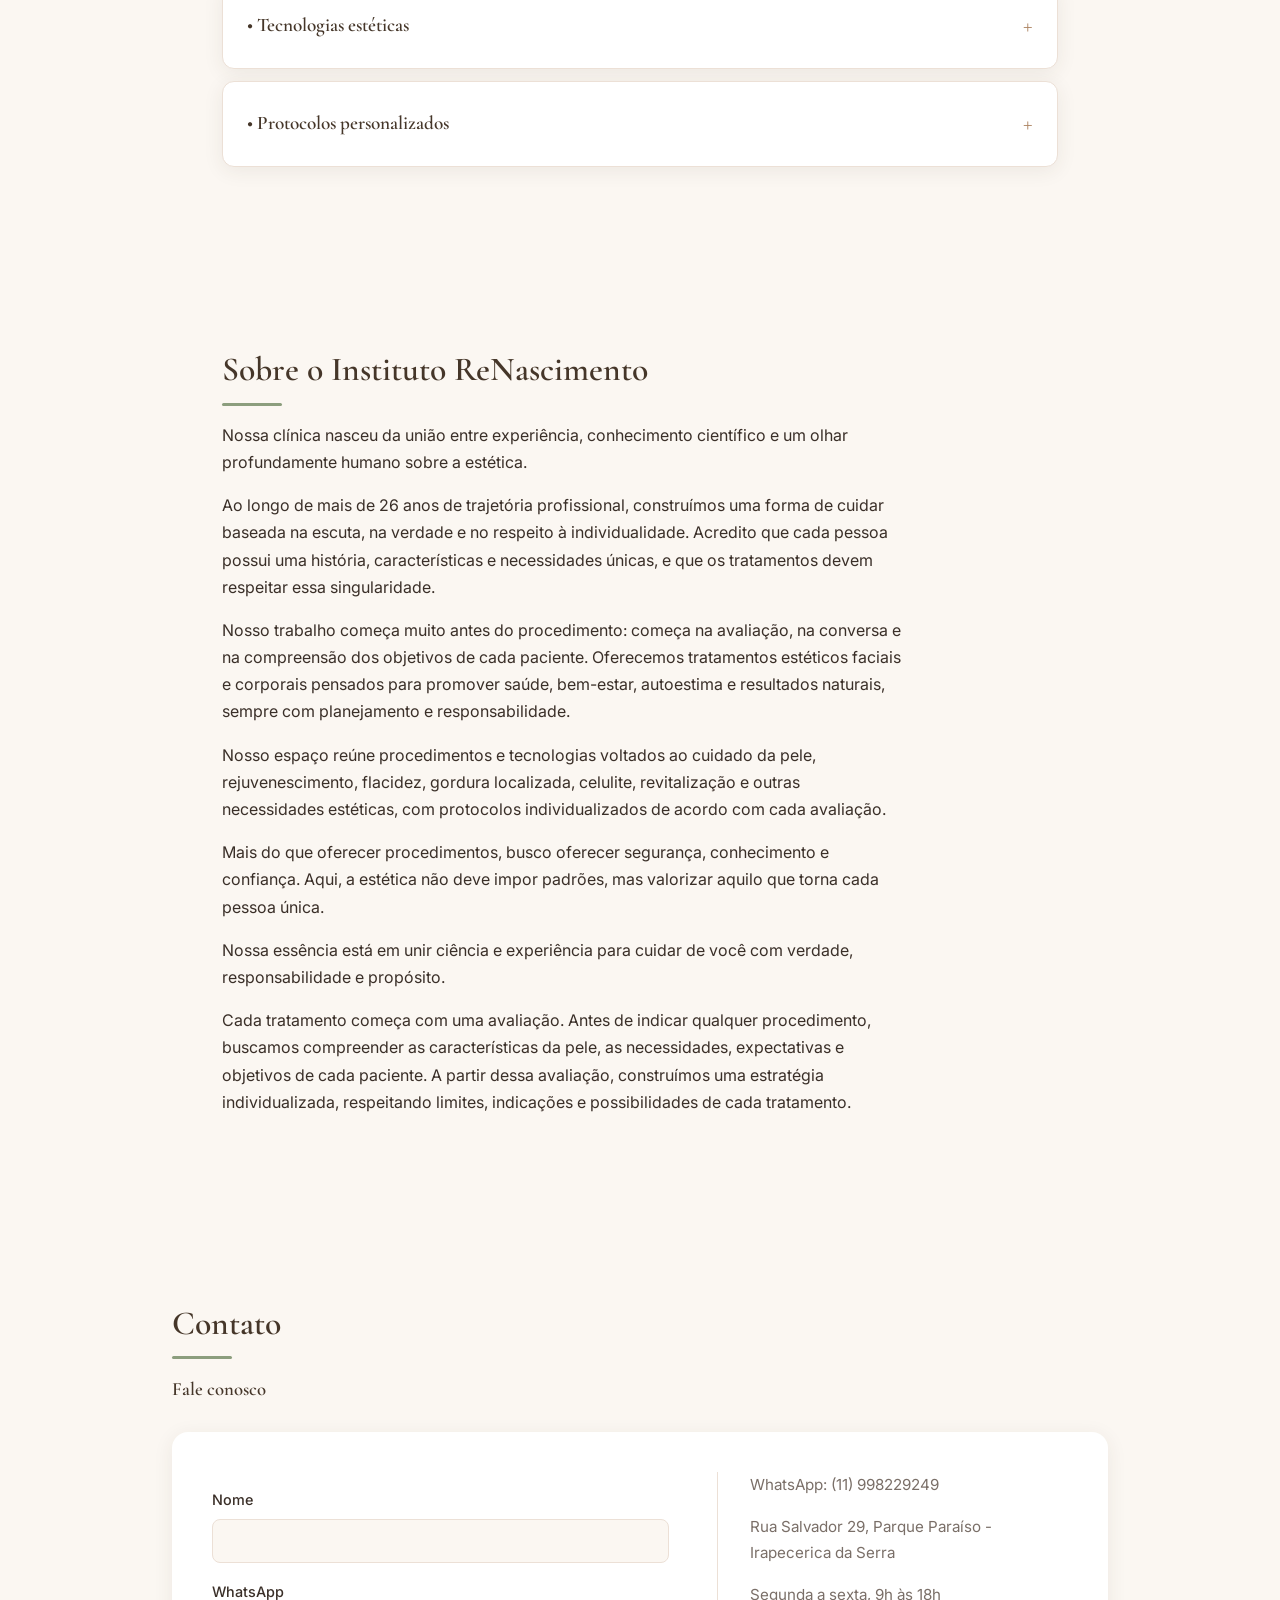
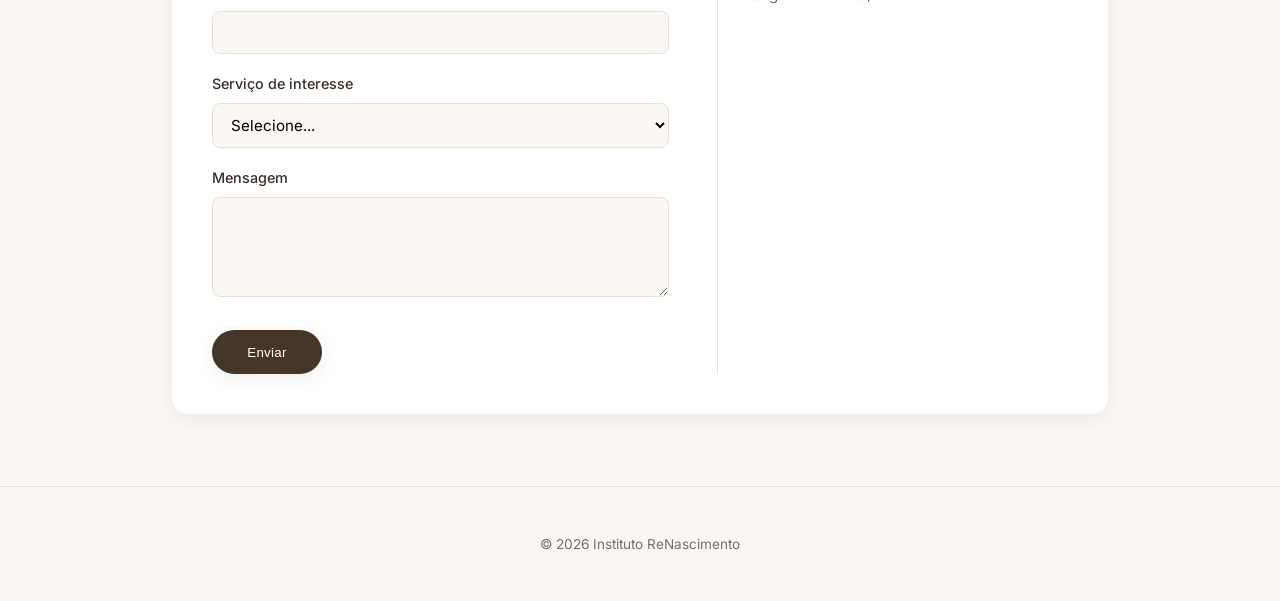
==== commit 60651920: "Aplica nova paleta de cores (verde-sálvia, terracota) para identidade visual" ====
--- a/index.html
+++ b/index.html
@@ -5,6 +5,9 @@
   <meta name="viewport" content="width=device-width, initial-scale=1.0">
   <title>Instituto ReNascimento</title>
   <link rel="stylesheet" href="style.css">
+  <link rel="preconnect" href="https://fonts.googleapis.com">
+<link rel="preconnect" href="https://fonts.gstatic.com" crossorigin>
+<link href="https://fonts.googleapis.com/css2?family=Cormorant+Garamond:wght@500;600;700&family=Inter:wght@400;500;600&display=swap" rel="stylesheet">
 </head>
 <body>
 
@@ -28,7 +31,7 @@
 
   <div class="accordion">
     <details class="accordion-item">
-      <summary>✨ Estética facial</summary>
+      <summary>• Estética facial</summary>
       <ul>
         <li>Limpeza de pele profunda</li>
         <li>Peeling químico</li>
@@ -52,7 +55,7 @@
     </details>
 
     <details class="accordion-item">
-      <summary>💉 Procedimentos injetáveis faciais</summary>
+      <summary>• Procedimentos injetáveis faciais</summary>
       <ul>
         <li>Toxina botulínica</li>
         <li>Embelezamento facial com ácido hialurônico</li>
@@ -70,7 +73,7 @@
     </details>
 
     <details class="accordion-item">
-      <summary>👄 Estética labial</summary>
+      <summary>• Estética labial</summary>
       <ul>
         <li>Hidratação labial</li>
         <li>Revitalização dos lábios</li>
@@ -80,7 +83,7 @@
     </details>
 
     <details class="accordion-item">
-      <summary>👁️ Região dos olhos</summary>
+      <summary>• Região dos olhos</summary>
       <ul>
         <li>Tratamento de olheiras</li>
         <li>Revitalização periocular</li>
@@ -92,7 +95,7 @@
     </details>
 
     <details class="accordion-item">
-      <summary>Estética corporal</summary>
+      <summary>• Estética corporal</summary>
       <ul>
         <li>Massagem modeladora</li>
         <li>Drenagem linfática manual</li>
@@ -117,7 +120,7 @@
     </details>
 
     <details class="accordion-item">
-      <summary>🍑 Glúteos</summary>
+      <summary>• Glúteos</summary>
       <ul>
         <li>Protocolos para celulite</li>
         <li>Protocolos para flacidez</li>
@@ -132,7 +135,7 @@
     </details>
 
     <details class="accordion-item">
-      <summary>🤰 Estrias</summary>
+      <summary>• Estrias</summary>
       <ul>
         <li>Microagulhamento</li>
         <li>Peelings</li>
@@ -143,7 +146,7 @@
     </details>
 
     <details class="accordion-item">
-      <summary>🩹 Cicatrizes</summary>
+      <summary>• Cicatrizes</summary>
       <ul>
         <li>Microagulhamento</li>
         <li>Radiofrequência</li>
@@ -155,7 +158,7 @@
     </details>
 
     <details class="accordion-item">
-      <summary>💆‍♀️ Capilar</summary>
+      <summary>• Capilar</summary>
       <ul>
         <li>Microagulhamento capilar</li>
         <li>Intradermoterapia capilar</li>
@@ -167,7 +170,7 @@
     </details>
 
     <details class="accordion-item">
-      <summary>🔬 Tecnologias estéticas</summary>
+      <summary>• Tecnologias estéticas</summary>
       <ul>
         <li>Criolipólise</li>
         <li>Criodinâmica</li>
@@ -181,7 +184,7 @@
     </details>
 
     <details class="accordion-item">
-      <summary>🌿 Protocolos personalizados</summary>
+      <summary>• Protocolos personalizados</summary>
       <ul>
         <li>Programa de rejuvenescimento facial</li>
         <li>Programa de revitalização facial</li>
--- a/style.css
+++ b/style.css
@@ -1,14 +1,43 @@
-/* Reset básico */
+:root {
+  --cream: #fbf7f2;
+  --white: #ffffff;
+  --brown-deep: #453629;
+  --brown-mid: #7a5c4f;
+  --gold: #b08968;
+  --gold-light: #d9b896;
+  --sage: #8c9e7e;
+  --sage-dark: #5f7052;
+  --terracotta: #c98868;
+  --text: #3a2f28;
+  --text-muted: #7a6f68;
+  --border: #ece0d6;
+  --shadow: 0 4px 20px rgba(69, 54, 41, 0.08);
+}
+
 * {
+  box-sizing: border-box;
+}
+
+body {
+  font-family: 'Inter', sans-serif;
+  color: var(--text);
+  line-height: 1.7;
   margin: 0;
-  padding: 0;
-  box-sizing: border-box;
-}
-
-body {
-  font-family: 'Georgia', serif;
-  color: #333;
-  line-height: 1.6;
+  background-color: var(--cream);
+  scroll-behavior: smooth;
+}
+
+h1, h2, h3 {
+  font-family: 'Cormorant Garamond', serif;
+  color: var(--brown-deep);
+  font-weight: 600;
+  line-height: 1.2;
+}
+
+section {
+  max-width: 900px;
+  margin: 0 auto;
+  padding: 4.5rem 2rem;
 }
 
 /* Cabeçalho */
@@ -16,188 +45,276 @@
   display: flex;
   justify-content: space-between;
   align-items: center;
-  padding: 1.5rem 2rem;
-  background-color: #fdf6f0;
+  padding: 1.25rem 2.5rem;
+  background-color: var(--white);
+  box-shadow: 0 2px 12px rgba(92, 68, 51, 0.06);
+  position: sticky;
+  top: 0;
+  z-index: 100;
 }
 
 header h1 {
   font-size: 1.5rem;
-  color: #7a5c4f;
+  color: var(--brown-deep);
+  margin: 0;
+  letter-spacing: 0.5px;
+}
+
+nav {
+  display: flex;
+  gap: 2rem;
 }
 
 nav a {
-  margin-left: 1.5rem;
   text-decoration: none;
-  color: #333;
+  color: var(--text);
+  font-size: 0.95rem;
+  font-weight: 500;
+  position: relative;
+  padding-bottom: 4px;
+  transition: color 0.2s ease;
+}
+
+nav a::after {
+  content: "";
+  position: absolute;
+  left: 0;
+  bottom: 0;
+  width: 0;
+  height: 2px;
+  background-color: var(--gold);
+  transition: width 0.25s ease;
 }
 
 nav a:hover {
-  color: #b08968;
+  color: var(--brown-deep);
+}
+
+nav a:hover::after {
+  width: 100%;
 }
 
 /* Hero */
 #hero {
+  max-width: 100%;
   text-align: center;
-  padding: 5rem 2rem;
-  background-color: #f5e9e2;
+  padding: 6rem 2rem;
+  background: radial-gradient(circle at 50% 0%, #fbeee4 0%, var(--cream) 70%);
 }
 
 #hero h2 {
-  font-size: 2rem;
-  margin-bottom: 1.5rem;
+  font-size: 2.75rem;
+  max-width: 700px;
+  margin: 0 auto 2rem;
 }
 
 .cta {
   display: inline-block;
-  padding: 0.8rem 2rem;
-  background-color: #b08968;
-  color: #fff;
+  background-color: var(--brown-deep);
+  color: var(--white);
   text-decoration: none;
-  border-radius: 4px;
+  padding: 0.9rem 2.2rem;
+  border-radius: 30px;
+  font-weight: 500;
+  letter-spacing: 0.3px;
+  transition: background-color 0.25s ease, transform 0.2s ease;
+  box-shadow: var(--shadow);
 }
 
 .cta:hover {
-  background-color: #7a5c4f;
-}
-
-/* Seções gerais */
-section {
-  padding: 3rem 2rem;
-  max-width: 800px;
-  margin: 0 auto;
-}
-
+  background-color: var(--gold);
+  transform: translateY(-2px);
+}
+
+/* Títulos de seção */
 section h2 {
-  margin-bottom: 1rem;
-  color: #7a5c4f;
-}
-
-/* Rodapé */
-footer {
-  text-align: center;
-  padding: 1.5rem;
-  background-color: #fdf6f0;
-  font-size: 0.9rem;
-  color: #777;
-}
-
-/* Responsivo pra celular */
-@media (max-width: 600px) {
-  header {
-    flex-direction: column;
-    text-align: center;
-  }
-  nav a {
-    margin: 0 0.7rem;
-  }
-}
-
-/* Lista de serviços */
-#servicos ul {
+  font-size: 2.1rem;
+  margin-bottom: 0.5rem;
+}
+
+section h2::after {
+  content: "";
+  display: block;
+  width: 60px;
+  height: 3px;
+  background-color: var(--sage);
+  margin-top: 0.75rem;
+  border-radius: 2px;
+}
+
+.accordion-item li::before {
+  content: "— ";
+  color: var(--sage-dark);
+}
+
+#sobre p {
+  color: var(--text);
+  max-width: 68ch;
+}
+
+/* Serviços / Accordion */
+.accordion {
+  margin-top: 2rem;
+}
+
+.accordion-item {
+  background-color: var(--white);
+  border: 1px solid var(--border);
+  border-radius: 12px;
+  margin-bottom: 0.75rem;
+  padding: 0.25rem 1.5rem;
+  box-shadow: var(--shadow);
+  transition: box-shadow 0.2s ease;
+}
+
+.accordion-item:hover {
+  box-shadow: 0 6px 24px rgba(92, 68, 51, 0.12);
+}
+
+.accordion-item summary {
+  cursor: pointer;
+  font-family: 'Cormorant Garamond', serif;
+  font-size: 1.2rem;
+  font-weight: 600;
+  color: var(--brown-deep);
+  padding: 1.1rem 0;
   list-style: none;
-  padding: 0;
-}
-
-#servicos ul li {
-  padding: 0.6rem 0 0.6rem 1.6rem;
-  position: relative;
-  border-bottom: 1px solid #f0e4da;
-}
-
-#servicos ul li:last-child {
-  border-bottom: none;
-}
-
-#servicos ul li::before {
-  content: "✦";
-  color: #b08968;
-  position: absolute;
-  left: 0;
-}
-
-.campo-oculto {
-  position: absolute;
-  left: -9999px;
-}
-
-/* Formulário de contato */
+  display: flex;
+  justify-content: space-between;
+  align-items: center;
+}
+
+.accordion-item summary::-webkit-details-marker {
+  display: none;
+}
+
+.accordion-item summary::after {
+  content: "+";
+  font-size: 1.5rem;
+  color: var(--gold);
+  font-weight: 400;
+  transition: transform 0.25s ease;
+}
+
+.accordion-item[open] summary::after {
+  transform: rotate(45deg);
+}
+
+.accordion-item ul {
+  margin: 0 0 1.25rem;
+  padding-left: 0;
+  list-style: none;
+  border-top: 1px solid var(--border);
+  padding-top: 1rem;
+}
+
+.accordion-item li {
+  padding: 0.4rem 0;
+  color: var(--text-muted);
+  font-size: 0.95rem;
+}
+
+.accordion-item li::before {
+  content: "— ";
+  color: var(--gold);
+}
+
+/* Contato */
+#contato {
+  max-width: 1000px;
+}
+
 .contato-grid {
   display: grid;
   grid-template-columns: 1.3fr 1fr;
   gap: 3rem;
-  align-items: start;
-}
-
-#contato form p {
-  margin-bottom: 1rem;
-}
-
-#contato label {
+  margin-top: 2rem;
+  background-color: var(--white);
+  border-radius: 16px;
+  padding: 2.5rem;
+  box-shadow: var(--shadow);
+}
+
+form label {
   display: block;
-  margin-bottom: 0.3rem;
-  color: #7a5c4f;
-  font-weight: bold;
-}
-
-#contato input,
-#contato textarea {
+  font-size: 0.9rem;
+  font-weight: 500;
+  color: var(--text);
+  margin-bottom: 1.1rem;
+}
+
+form input,
+form select,
+form textarea {
   width: 100%;
-  padding: 0.6rem;
-  border: 1px solid #d9c7b8;
-  border-radius: 4px;
-  font-family: inherit;
-  font-size: 1rem;
-  color: #333;
-}
-
-#contato input:focus,
-#contato textarea:focus {
+  margin-top: 0.4rem;
+  padding: 0.7rem 0.9rem;
+  border: 1px solid var(--border);
+  border-radius: 8px;
+  font-family: 'Inter', sans-serif;
+  font-size: 0.95rem;
+  background-color: var(--cream);
+  transition: border-color 0.2s ease, box-shadow 0.2s ease;
+}
+
+form input:focus,
+form select:focus,
+form textarea:focus {
   outline: none;
-  border-color: #b08968;
+  border-color: var(--gold);
+  box-shadow: 0 0 0 3px rgba(176, 137, 104, 0.15);
+}
+
+form button.cta {
+  border: none;
+  cursor: pointer;
+  margin-top: 0.5rem;
 }
 
 .info-contato {
-  background-color: #fdf6f0;
-  padding: 1.5rem;
-  border-radius: 4px;
+  border-left: 1px solid var(--border);
+  padding-left: 2rem;
 }
 
 .info-contato p {
-  margin-bottom: 0.6rem;
-}
-
+  margin: 0 0 1rem;
+  color: var(--text-muted);
+  font-size: 0.95rem;
+}
+
+/* Rodapé */
+footer {
+  text-align: center;
+  padding: 2rem;
+  color: var(--text-muted);
+  font-size: 0.85rem;
+  border-top: 1px solid var(--border);
+}
+
+/* Responsivo */
 @media (max-width: 700px) {
+  header {
+    flex-direction: column;
+    gap: 0.75rem;
+    padding: 1rem;
+  }
+
+  nav {
+    gap: 1.25rem;
+  }
+
+  #hero h2 {
+    font-size: 2rem;
+  }
+
   .contato-grid {
     grid-template-columns: 1fr;
   }
-}
-.accordion-item {
-  border: 1px solid #ddd;
-  border-radius: 6px;
-  margin-bottom: 8px;
-  padding: 0.5rem 1rem;
-}
-
-.accordion-item summary {
-  cursor: pointer;
-  font-weight: bold;
-  padding: 0.5rem 0;
-  list-style: none;
-}
-
-.accordion-item summary::-webkit-details-marker {
-  display: none;
-}
-
-.accordion-item summary::before {
-  content: "+ ";
-}
-
-.accordion-item[open] summary::before {
-  content: "− ";
-}
-
-.accordion-item ul {
-  margin: 0.5rem 0 0.5rem 1rem;
-  padding-left: 1rem;
+
+  .info-contato {
+    border-left: none;
+    border-top: 1px solid var(--border);
+    padding-left: 0;
+    padding-top: 1.5rem;
+  }
 }
